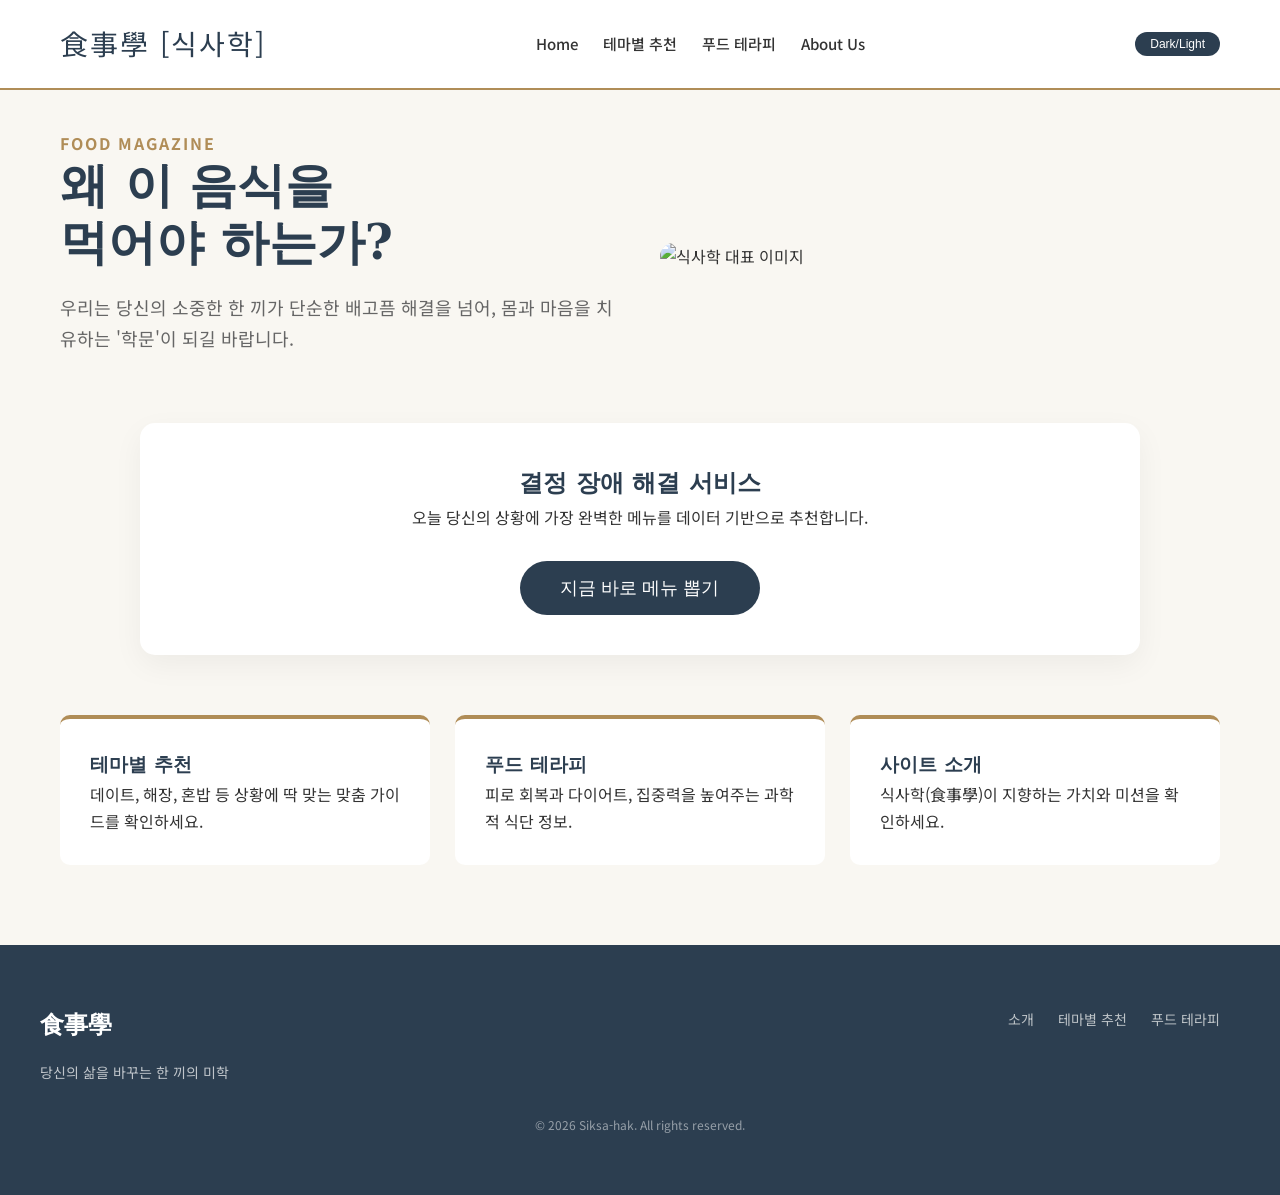
==== index.html @ 9a621882 "Structure: Transition to Multi-Page Architecture (index, thema, therapy, about)" ====
<!DOCTYPE html>
<html lang="ko">

<head>
    <meta charset='utf-8'>
    <meta http-equiv='X-UA-Compatible' content='IE=edge'>
    <title>식사학 (Siksa-hak) | 당신의 한 끼에 가치를 더하는 음식 가이드</title>
    <meta name='viewport' content='width=device-width, initial-scale=1'>
    <meta name="description" content="단순한 메뉴 추천을 넘어 상황별 맞춤 음식의 효능과 영양 정보를 다루는 푸드 매거진.">
    <meta name="google-adsense-account" content="ca-pub-4189687657593662">
    <script async src="https://pagead2.googlesyndication.com/pagead/js/adsbygoogle.js?client=ca-pub-4189687657593662" crossorigin="anonymous"></script>
    <link href="https://fonts.googleapis.com/css2?family=Noto+Sans+KR:wght@300;500;700&family=Playfair+Display:wght@700&display=swap" rel="stylesheet">
    <link rel='stylesheet' type='text/css' media='screen' href='style.css'>
    <script src='main.js' defer></script>
</head>

<body>
    <header>
        <div class="nav-container">
            <a href="index.html" class="logo">食事學 [식사학]</a>
            <nav>
                <ul>
                    <li><a href="index.html">Home</a></li>
                    <li><a href="thema.html">테마별 추천</a></li>
                    <li><a href="therapy.html">푸드 테라피</a></li>
                    <li><a href="about.html">About Us</a></li>
                </ul>
            </nav>
            <button class="btn-primary" style="padding: 5px 15px; font-size: 12px;" onclick="toggleTheme()">Dark/Light</button>
        </div>
    </header>

    <main>
        <section id="home" class="active">
            <div class="hero">
                <div class="hero-text">
                    <span style="color: var(--accent-gold); font-weight: 700; letter-spacing: 2px;">FOOD MAGAZINE</span>
                    <h1>왜 이 음식을<br>먹어야 하는가?</h1>
                    <p>우리는 당신의 소중한 한 끼가 단순한 배고픔 해결을 넘어, 몸과 마음을 치유하는 '학문'이 되길 바랍니다.</p>
                </div>
                <div class="hero-image">
                    <img src="https://images.unsplash.com/photo-1490645935967-10de6ba17061?auto=format&fit=crop&w=800&q=80" alt="식사학 대표 이미지" style="width: 100%; border-radius: 20px;">
                </div>
            </div>

            <div class="tool-section">
                <h2>결정 장애 해결 서비스</h2>
                <p style="margin-bottom: 30px;">오늘 당신의 상황에 가장 완벽한 메뉴를 데이터 기반으로 추천합니다.</p>
                <button class="btn-primary" onclick="solveDecision()">지금 바로 메뉴 뽑기</button>
                <div id="recommend-result"></div>
            </div>

            <div class="category-grid">
                <a href="thema.html" style="text-decoration: none; color: inherit;">
                    <div class="category-card">
                        <h3>테마별 추천</h3>
                        <p>데이트, 해장, 혼밥 등 상황에 딱 맞는 맞춤 가이드를 확인하세요.</p>
                    </div>
                </a>
                <a href="therapy.html" style="text-decoration: none; color: inherit;">
                    <div class="category-card">
                        <h3>푸드 테라피</h3>
                        <p>피로 회복과 다이어트, 집중력을 높여주는 과학적 식단 정보.</p>
                    </div>
                </a>
                <a href="about.html" style="text-decoration: none; color: inherit;">
                    <div class="category-card">
                        <h3>사이트 소개</h3>
                        <p>식사학(食事學)이 지향하는 가치와 미션을 확인하세요.</p>
                    </div>
                </a>
            </div>
        </section>
    </main>

    <footer>
        <div class="footer-content">
            <div>
                <h2 style="color: white; margin-bottom: 15px;">食事學</h2>
                <p style="font-size: 14px; opacity: 0.7;">당신의 삶을 바꾸는 한 끼의 미학</p>
            </div>
            <div class="footer-links">
                <a href="about.html">소개</a>
                <a href="thema.html">테마별 추천</a>
                <a href="therapy.html">푸드 테라피</a>
            </div>
        </div>
        <p style="text-align: center; margin-top: 30px; opacity: 0.5; font-size: 12px;">&copy; 2026 Siksa-hak. All rights reserved.</p>
    </footer>
</body>

</html>
---- style.css ----
:root {
    --brand-color: #2c3e50;
    --accent-gold: #b08d57;
    --text-main: #333333;
    --bg-soft: #f9f7f2;
    --white: #ffffff;
    --border: #e0ddd5;
}

[data-theme="dark"] {
    --brand-color: #ecf0f1;
    --accent-gold: #d4af37;
    --text-main: #e0e0e0;
    --bg-soft: #1a1a1a;
    --white: #2c3e50;
    --border: #34495e;
}

* { box-sizing: border-box; margin: 0; padding: 0; }

body {
    font-family: 'Noto Sans KR', sans-serif;
    background-color: var(--bg-soft);
    color: var(--text-main);
    line-height: 1.7;
}

h1, h2, h3 { font-family: 'Serif', 'Playfair Display', serif; font-weight: 700; color: var(--brand-color); }

/* Header */
header {
    background-color: var(--white);
    border-bottom: 2px solid var(--accent-gold);
    padding: 20px 0;
    position: sticky;
    top: 0;
    z-index: 1000;
}

.nav-container {
    max-width: 1200px;
    margin: 0 auto;
    display: flex;
    justify-content: space-between;
    align-items: center;
    padding: 0 20px;
}

.logo { font-size: 28px; text-decoration: none; color: var(--brand-color); letter-spacing: 2px; }

nav ul { display: flex; list-style: none; gap: 25px; }
nav ul li a { text-decoration: none; color: var(--text-main); font-size: 15px; font-weight: 500; cursor: pointer; }
nav ul li a:hover { color: var(--accent-gold); }

/* Hero Magazine Style */
.hero {
    max-width: 1200px;
    margin: 40px auto;
    display: grid;
    grid-template-columns: 1fr 1fr;
    gap: 40px;
    padding: 0 20px;
    align-items: center;
}

.hero-text h1 { font-size: 48px; margin-bottom: 20px; line-height: 1.2; }
.hero-text p { font-size: 18px; color: #666; margin-bottom: 30px; }

/* Interactive Tools Container */
.tool-section {
    background-color: var(--white);
    border-radius: 15px;
    padding: 40px;
    margin: 40px auto;
    max-width: 1000px;
    box-shadow: 0 10px 30px rgba(0,0,0,0.05);
    text-align: center;
}

.btn-primary {
    background-color: var(--brand-color);
    color: white;
    padding: 15px 40px;
    border: none;
    border-radius: 30px;
    font-size: 18px;
    cursor: pointer;
    transition: 0.3s;
}

.btn-primary:hover { transform: scale(1.05); background-color: var(--accent-gold); }

/* Result Cards */
.result-card {
    margin-top: 30px;
    padding: 30px;
    border: 1px solid var(--border);
    border-radius: 12px;
    background: var(--bg-soft);
}

.calorie-tag {
    display: inline-block;
    margin-top: 15px;
    padding: 5px 15px;
    background: #e74c3c;
    color: white;
    border-radius: 20px;
    font-size: 14px;
}

/* Category Grid */
.category-grid {
    max-width: 1200px;
    margin: 60px auto;
    display: grid;
    grid-template-columns: repeat(auto-fit, minmax(250px, 1fr));
    gap: 25px;
    padding: 0 20px;
}

.category-card {
    background: var(--white);
    padding: 30px;
    border-radius: 10px;
    border-top: 4px solid var(--accent-gold);
    transition: 0.3s;
}

.category-card:hover { transform: translateY(-10px); box-shadow: 0 15px 30px rgba(0,0,0,0.1); }

/* Footer */
footer {
    background: var(--brand-color);
    color: white;
    padding: 60px 20px;
    margin-top: 80px;
}

.footer-content {
    max-width: 1200px;
    margin: 0 auto;
    display: flex;
    justify-content: space-between;
    flex-wrap: wrap;
    gap: 30px;
}

.footer-links a { color: #bdc3c7; text-decoration: none; margin-right: 20px; font-size: 14px; }
.footer-links a:hover { color: white; }

@media (max-width: 768px) {
    .hero { grid-template-columns: 1fr; text-align: center; }
    .hero-text h1 { font-size: 32px; }
    nav ul { display: none; }
}
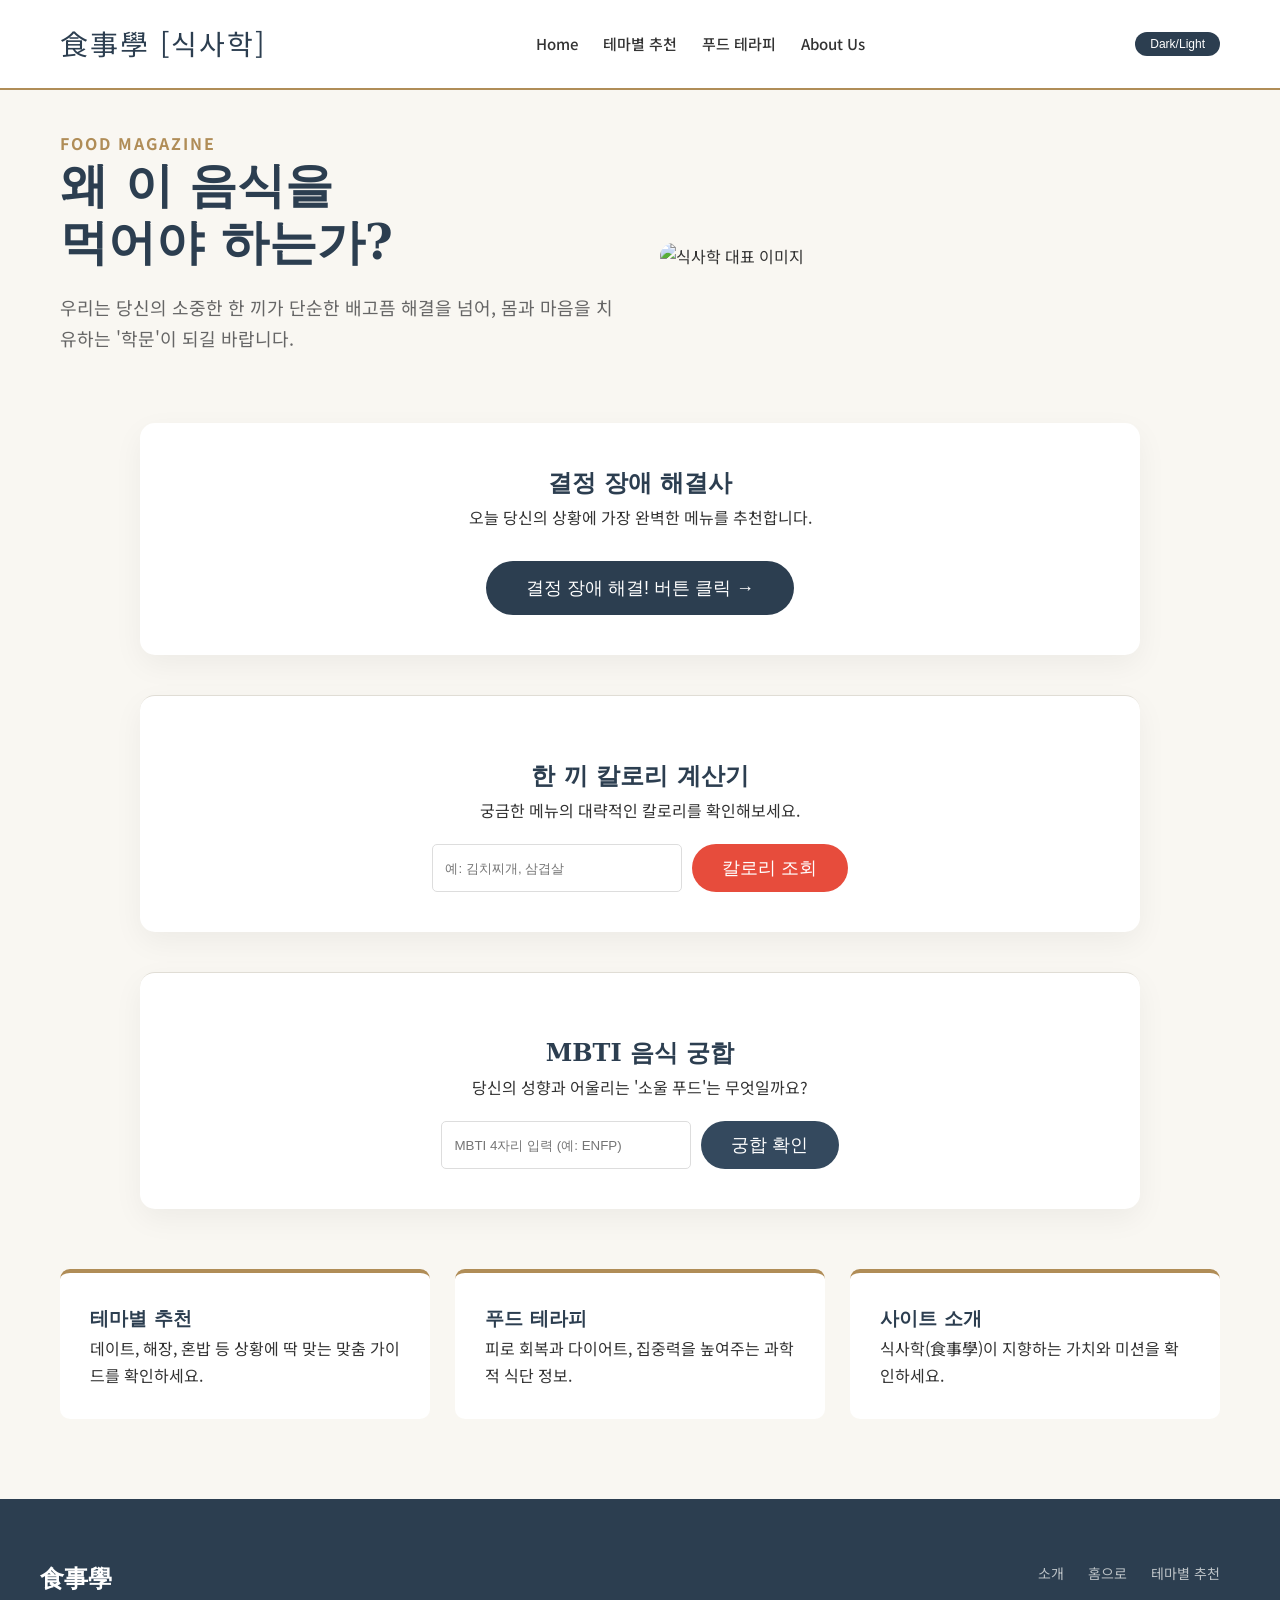
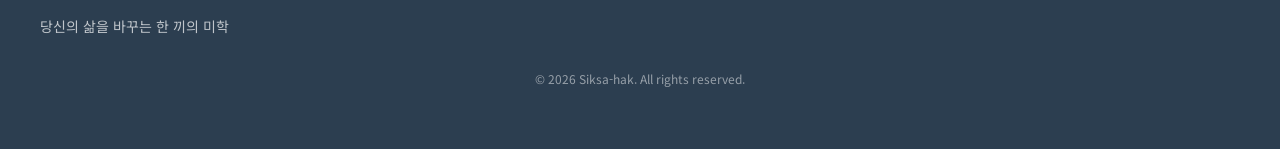
==== commit a131d06a: "Feature: Add interactive Calorie Calculator and MBTI Food Compatibility on Home page" ====
--- a/index.html
+++ b/index.html
@@ -6,7 +6,7 @@
     <meta http-equiv='X-UA-Compatible' content='IE=edge'>
     <title>식사학 (Siksa-hak) | 당신의 한 끼에 가치를 더하는 음식 가이드</title>
     <meta name='viewport' content='width=device-width, initial-scale=1'>
-    <meta name="description" content="단순한 메뉴 추천을 넘어 상황별 맞춤 음식의 효능과 영양 정보를 다루는 푸드 매거진.">
+    <meta name="description" content="단순한 메뉴 추천을 넘어 상황별 맞춤 음식의 효능과 영양 정보를 다루는 푸드 매거진. 칼로리 계산기 및 MBTI 음식 추천 서비스 제공.">
     <meta name="google-adsense-account" content="ca-pub-4189687657593662">
     <script async src="https://pagead2.googlesyndication.com/pagead/js/adsbygoogle.js?client=ca-pub-4189687657593662" crossorigin="anonymous"></script>
     <link href="https://fonts.googleapis.com/css2?family=Noto+Sans+KR:wght@300;500;700&family=Playfair+Display:wght@700&display=swap" rel="stylesheet">
@@ -43,11 +43,34 @@
                 </div>
             </div>
 
+            <!-- TOOL: Decision Solver -->
             <div class="tool-section">
-                <h2>결정 장애 해결 서비스</h2>
-                <p style="margin-bottom: 30px;">오늘 당신의 상황에 가장 완벽한 메뉴를 데이터 기반으로 추천합니다.</p>
-                <button class="btn-primary" onclick="solveDecision()">지금 바로 메뉴 뽑기</button>
+                <h2>결정 장애 해결사</h2>
+                <p style="margin-bottom: 30px;">오늘 당신의 상황에 가장 완벽한 메뉴를 추천합니다.</p>
+                <button class="btn-primary" onclick="solveDecision()">결정 장애 해결! 버튼 클릭 →</button>
                 <div id="recommend-result"></div>
+            </div>
+
+            <!-- TOOL: Calorie Calculator -->
+            <div class="tool-section" style="margin-top: 40px; border-top: 1px solid var(--border); padding-top: 60px;">
+                <h2>한 끼 칼로리 계산기</h2>
+                <p style="margin-bottom: 20px;">궁금한 메뉴의 대략적인 칼로리를 확인해보세요.</p>
+                <div style="display: flex; gap: 10px; justify-content: center; flex-wrap: wrap;">
+                    <input type="text" id="food-input" placeholder="예: 김치찌개, 삼겹살" style="padding: 12px; width: 250px; border-radius: 5px; border: 1px solid #ddd;">
+                    <button class="btn-primary" style="padding: 12px 30px; background: #e74c3c;" onclick="calculateCalorie()">칼로리 조회</button>
+                </div>
+                <div id="calorie-result"></div>
+            </div>
+
+            <!-- TOOL: MBTI Compatibility -->
+            <div class="tool-section" style="margin-top: 40px; border-top: 1px solid var(--border); padding-top: 60px;">
+                <h2>MBTI 음식 궁합</h2>
+                <p style="margin-bottom: 20px;">당신의 성향과 어울리는 '소울 푸드'는 무엇일까요?</p>
+                <div style="display: flex; gap: 10px; justify-content: center; flex-wrap: wrap;">
+                    <input type="text" id="mbti-input" placeholder="MBTI 4자리 입력 (예: ENFP)" style="padding: 12px; width: 250px; border-radius: 5px; border: 1px solid #ddd;">
+                    <button class="btn-primary" style="padding: 12px 30px; background: #34495e;" onclick="checkMBTI()">궁합 확인</button>
+                </div>
+                <div id="mbti-result"></div>
             </div>
 
             <div class="category-grid">
@@ -81,8 +104,8 @@
             </div>
             <div class="footer-links">
                 <a href="about.html">소개</a>
+                <a href="index.html">홈으로</a>
                 <a href="thema.html">테마별 추천</a>
-                <a href="therapy.html">푸드 테라피</a>
             </div>
         </div>
         <p style="text-align: center; margin-top: 30px; opacity: 0.5; font-size: 12px;">&copy; 2026 Siksa-hak. All rights reserved.</p>
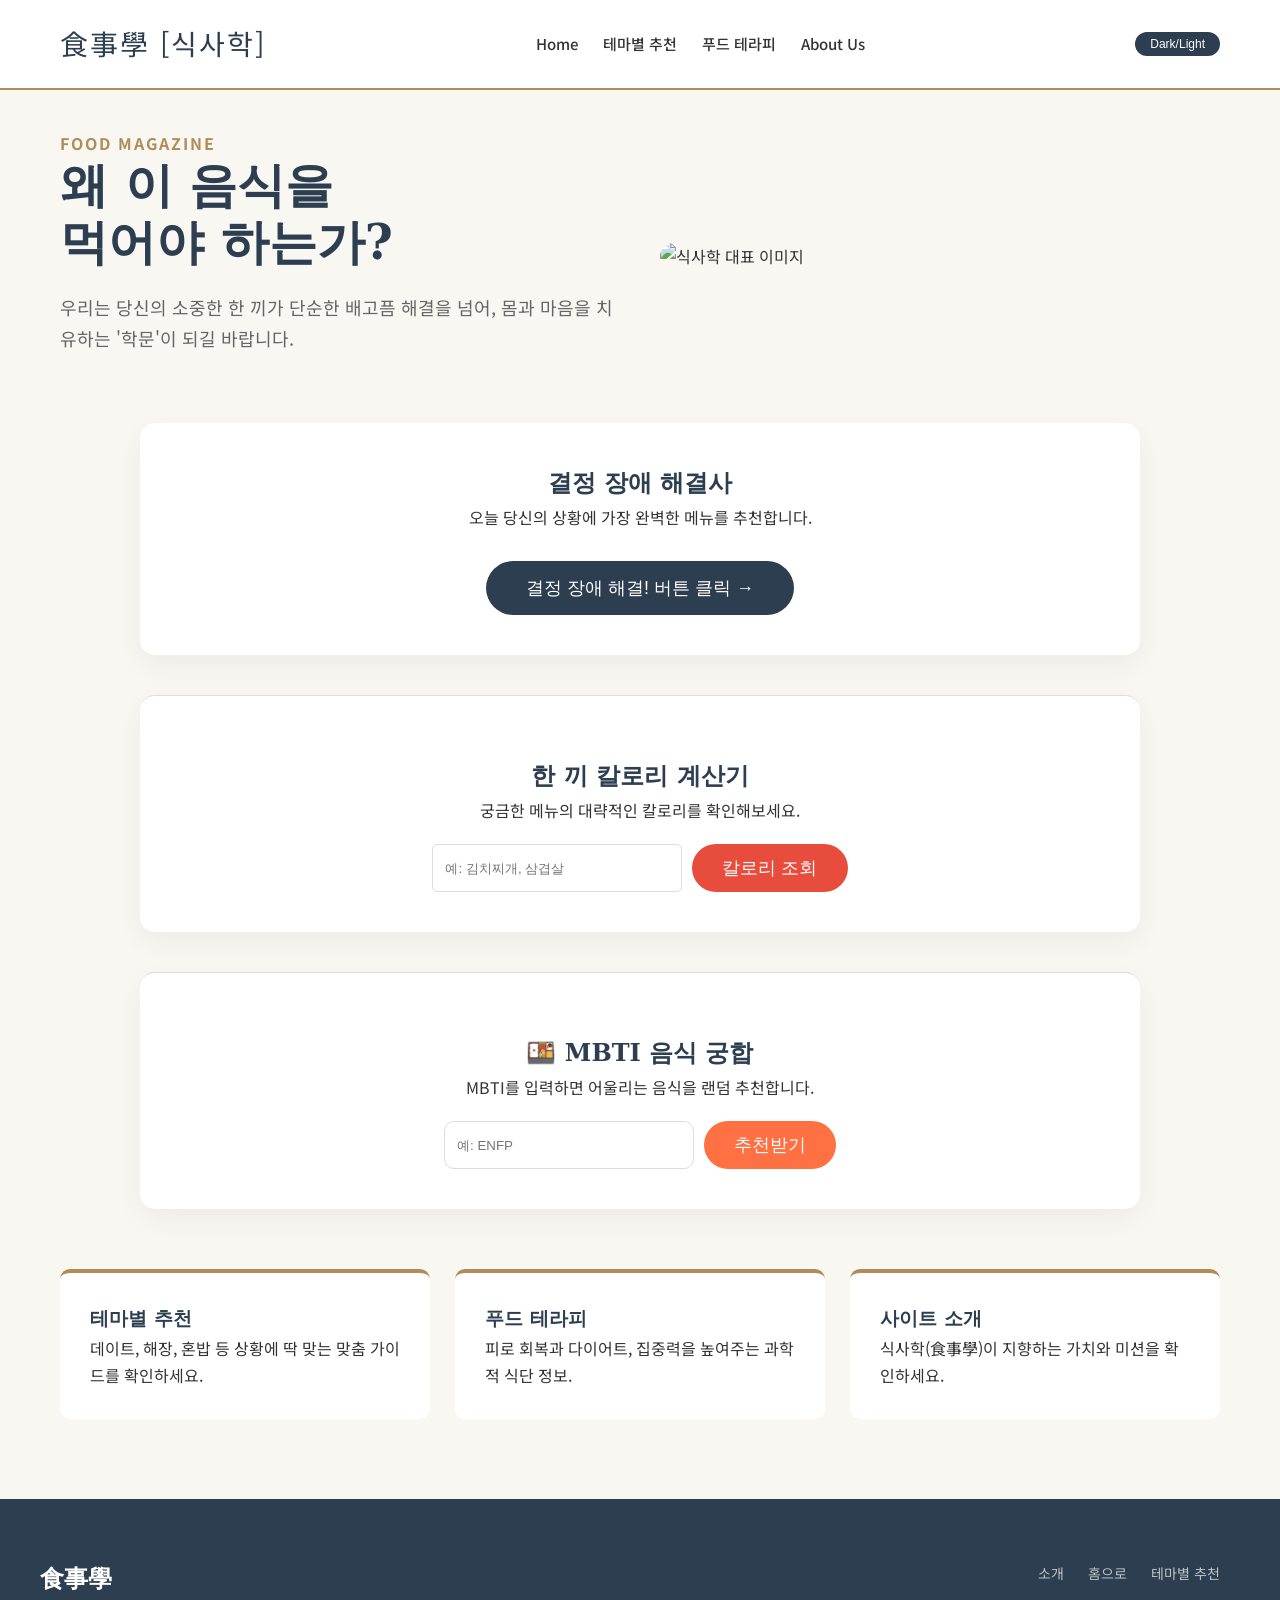
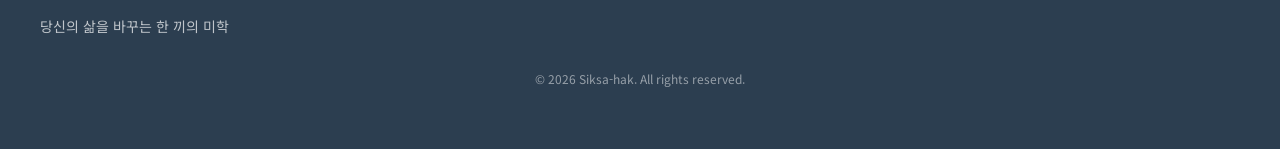
==== commit 34fe8537: "Optimization: Modularize MBTI feature into mbti.js and update with provided source dataset/logic" ====
--- a/index.html
+++ b/index.html
@@ -11,6 +11,7 @@
     <script async src="https://pagead2.googlesyndication.com/pagead/js/adsbygoogle.js?client=ca-pub-4189687657593662" crossorigin="anonymous"></script>
     <link href="https://fonts.googleapis.com/css2?family=Noto+Sans+KR:wght@300;500;700&family=Playfair+Display:wght@700&display=swap" rel="stylesheet">
     <link rel='stylesheet' type='text/css' media='screen' href='style.css'>
+    <script src='mbti.js' defer></script>
     <script src='main.js' defer></script>
 </head>
 
@@ -64,13 +65,13 @@
 
             <!-- TOOL: MBTI Compatibility -->
             <div class="tool-section" style="margin-top: 40px; border-top: 1px solid var(--border); padding-top: 60px;">
-                <h2>MBTI 음식 궁합</h2>
-                <p style="margin-bottom: 20px;">당신의 성향과 어울리는 '소울 푸드'는 무엇일까요?</p>
+                <h2>🍱 MBTI 음식 궁합</h2>
+                <p style="margin-bottom: 20px;">MBTI를 입력하면 어울리는 음식을 랜덤 추천합니다.</p>
                 <div style="display: flex; gap: 10px; justify-content: center; flex-wrap: wrap;">
-                    <input type="text" id="mbti-input" placeholder="MBTI 4자리 입력 (예: ENFP)" style="padding: 12px; width: 250px; border-radius: 5px; border: 1px solid #ddd;">
-                    <button class="btn-primary" style="padding: 12px 30px; background: #34495e;" onclick="checkMBTI()">궁합 확인</button>
+                    <input type="text" id="mbtiInput" placeholder="예: ENFP" maxlength="4" style="padding: 12px; width: 250px; border-radius: 10px; border: 1px solid #ddd;">
+                    <button class="btn-primary" style="padding: 12px 30px; background: #ff7043;" onclick="recommendFood()">추천받기</button>
                 </div>
-                <div id="mbti-result"></div>
+                <div id="mbtiResult" class="result-card mbti-box"></div>
             </div>
 
             <div class="category-grid">
--- a/style.css
+++ b/style.css
@@ -109,6 +109,23 @@
     font-size: 14px;
 }
 
+.result-card.mbti-box {
+    display: none;
+    margin-top: 25px;
+    padding: 25px;
+    background: #fff3e0;
+    border-radius: 15px;
+    line-height: 1.7;
+    border: none;
+}
+
+.food-highlight {
+    font-size: 32px;
+    font-weight: bold;
+    color: #e64a19;
+    margin: 15px 0;
+}
+
 /* Category Grid */
 .category-grid {
     max-width: 1200px;
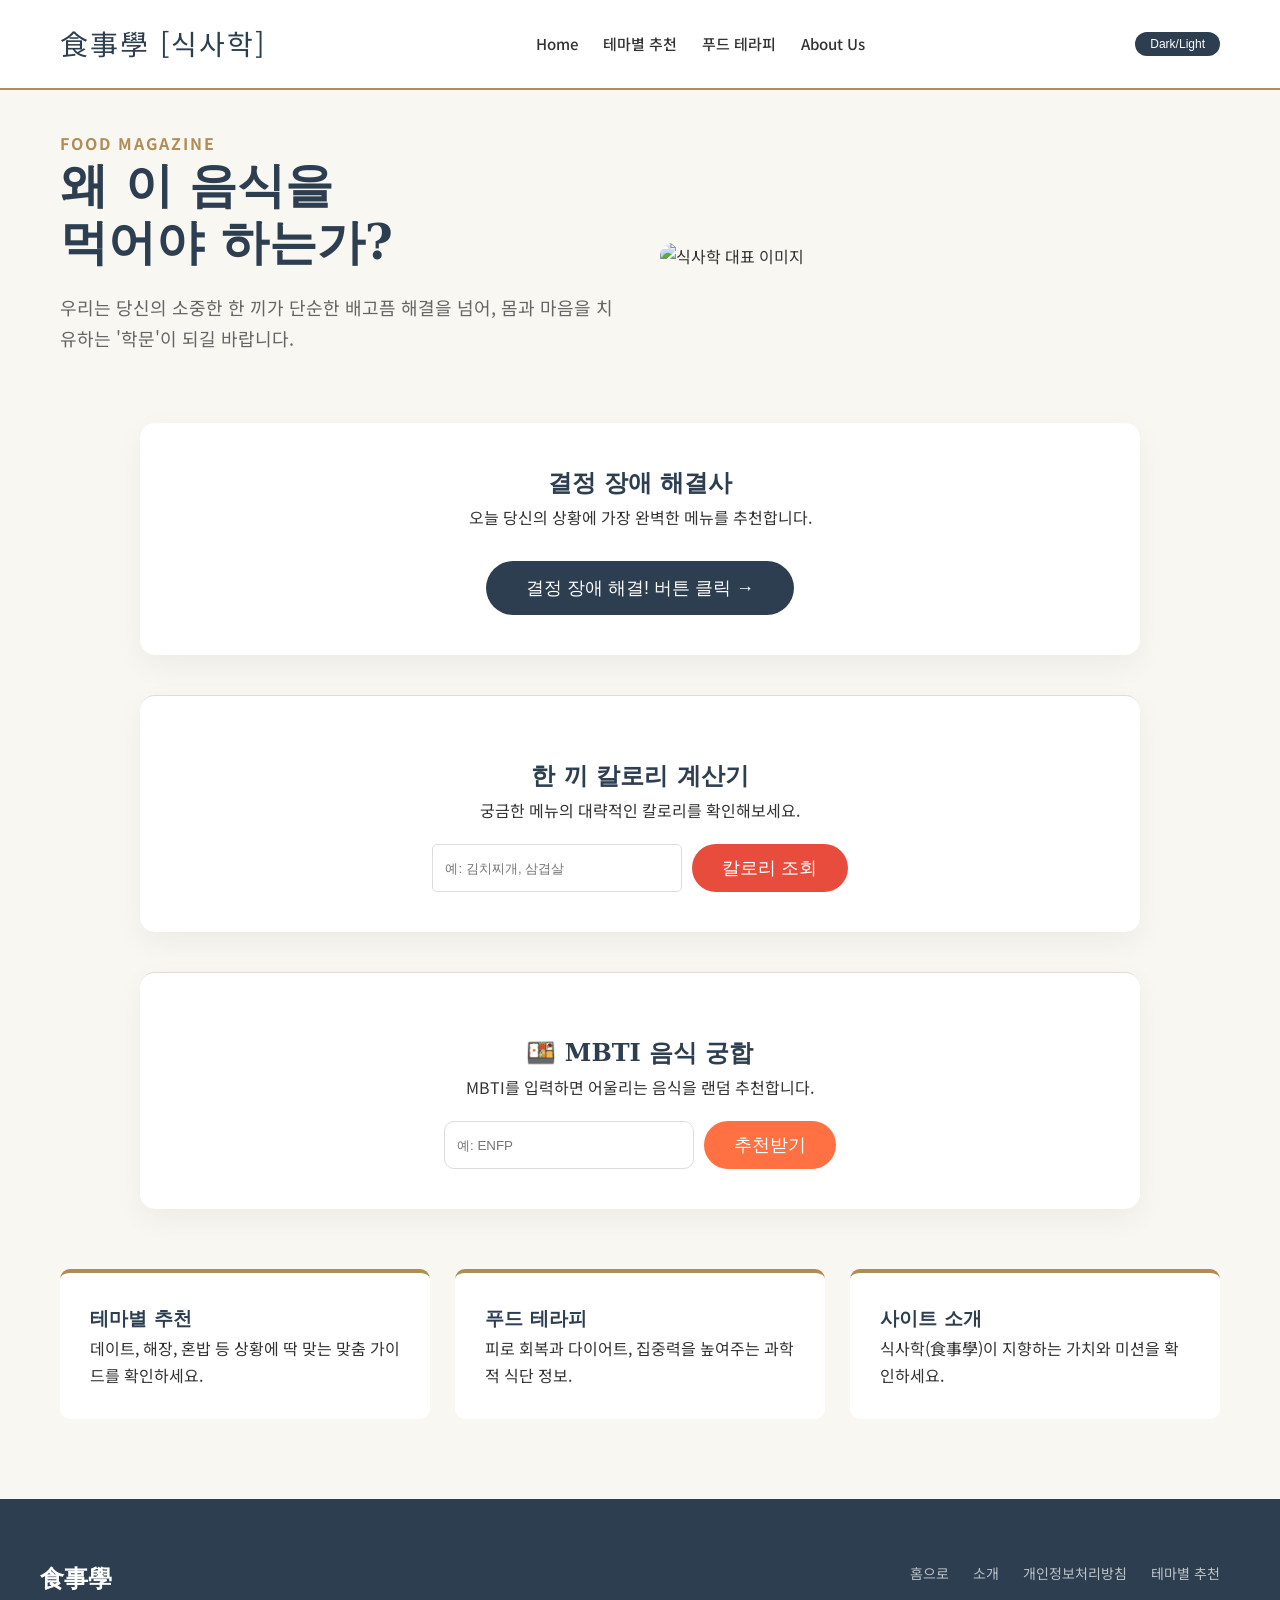
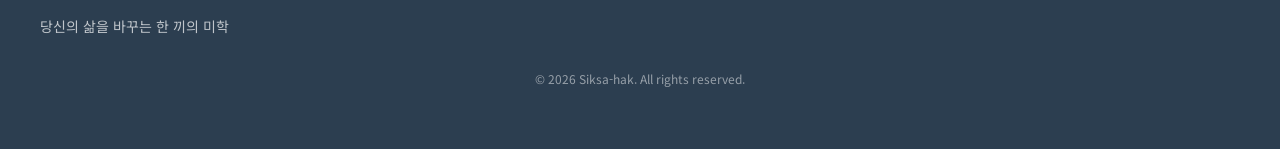
==== commit e4f7ea77: "Design: Update Privacy Policy page to professional structured style and fix cross-links" ====
--- a/index.html
+++ b/index.html
@@ -104,8 +104,9 @@
                 <p style="font-size: 14px; opacity: 0.7;">당신의 삶을 바꾸는 한 끼의 미학</p>
             </div>
             <div class="footer-links">
+                <a href="index.html">홈으로</a>
                 <a href="about.html">소개</a>
-                <a href="index.html">홈으로</a>
+                <a href="privacy.html">개인정보처리방침</a>
                 <a href="thema.html">테마별 추천</a>
             </div>
         </div>
